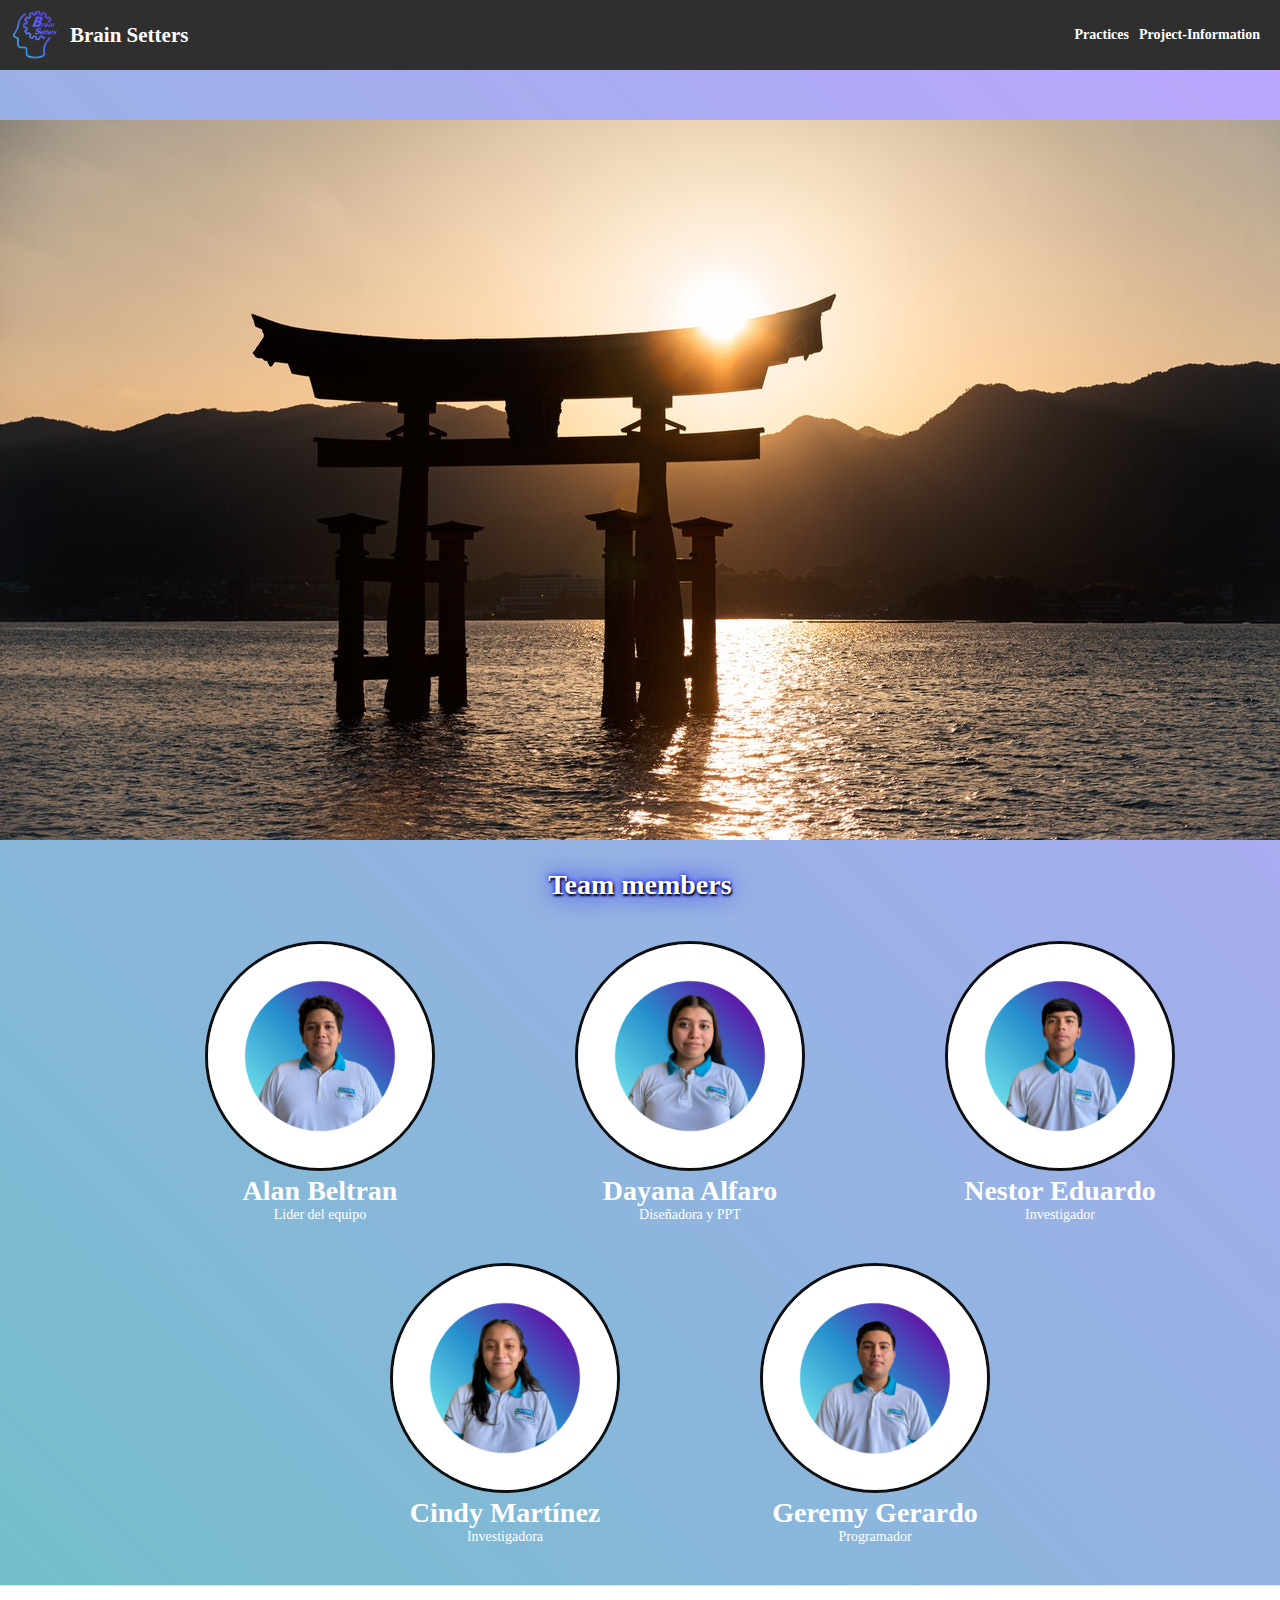
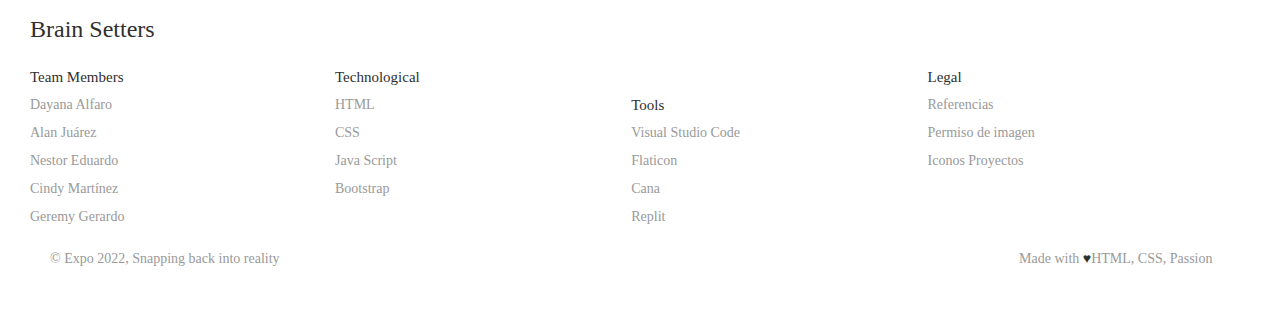
==== nosotros.html @ 09b8e7d0 "Initial commit" ====
<!DOCTYPE html>
<html lang="en">
<head>
    <meta charset="UTF-8">
    <meta http-equiv="X-UA-Compatible" content="IE=edge">
    <meta name="viewport" content="width=device-width, initial-scale=1.0">
    <title>About us</title>
    <link href="nosotros.css" rel="stylesheet" type="text/css"/>
    <link rel="icon" type="image/png" href="logos/logoazul.png">
</head> 
<body>
    <div class="contenerdor">
    <!--Menu-->
    <header>
        <a href="index.html" class="logo">
            <img src="imagenes/logoazul.png" alt="logo del proyecto">
            <h2 clas="nav-link">Brain Setters</h2>
        </a>
    
        <nav>
          <ul class="menu-horizontal">
          <li>
            <a href="#" class="nav-link">Practices</a>
            <ul class="menu-vertical">
              <li><a class="nav-link" href="secundaria.html">Physical Practices</a></li>
          <li><a class="nav-link" href="secundaria1.html">Mental Practices</a></li>
          <li><a class="nav-link" href="secundaria2.html">Social Practices</a></li>
            </ul>
          </li>
          <a href="proyecto.html" class="nav-link">Project-Information</a>
        </ul>
        </nav>
      </header>  

    <!--Carrusel-->
    <div class="slider-frame">
        <ul>
            <li><img src="imagenes/slider1.jpg" alt=""></li>
            <li><img src="imagenes/slider2.jpg" alt=""></li>
            <li><img src="imagenes/slider3.jpg" alt=""></li>
            <li><img src="imagenes/slider4.jpg" alt=""></li>
        </ul>
    </div>

    <!--Imagenes de integrantes-->
    <h1 class="integrantes">Team members</h1>
    <section id="seccion3">
        <div class="container1">
            <div class="sucursales">
                <img src="imagenes/38.png">
                <h3>Alan Beltran</h3>
                <p>Lider del equipo</p>
            </div>
            <div class="sucursales">
                <img src="imagenes/37.png">
                <h3>Dayana Alfaro</h3>
                <p>Diseñadora y PPT</p>
            </div>
            <div class="sucursales">
                <img src="imagenes/39.png">
                <h3>Nestor Eduardo</h3>
                <p>Investigador</p>
            </div>
            <div class="sucursales">
                <img src="imagenes/40.png">
                <h3>Cindy Martínez</h3>
                <p>Investigadora</p>
            </div>
            <div class="sucursales">
                <img src="imagenes/41.png">
                <h3>Geremy Gerardo</h3>
                <p>Programador</p>
            </div>
        </div>
    </div>

    <!--Pie de pagina-->
  <footer class="footer">
    <div class="footer__addr">
      <h1 class="footer__logo">Brain Setters</h1>
      
    <ul class="footer__nav">
      <li class="nav__item">
        <h2 class="nav__title">Team Members</h2>
  
        <ul class="nav__ul">
          <li>
            <a href="#">Dayana Alfaro</a>
          </li>
  
          <li>
            <a href="#">Alan Juárez</a>
          </li>
              
          <li>
            <a href="#">Nestor Eduardo</a>
          </li>
          
          <li>
            <a href="#">Cindy Martínez</a>
          </li>
  
          <li>
            <a href="#">Geremy Gerardo</a>
          </li>
        </ul>
      </li>
      
      <li class="nav__item nav__item--extra">
        <h2 class="nav__title">Technological</h2>
        
        <ul class="nav__ul nav__ul--extra">
          <li>
            <a href="#">HTML</a>
          </li>
          
          <li>
            <a href="#">CSS</a>
          </li>

          <li>
            <a href="#">Java Script</a>
          </li>

        <li>
          <a href="#"> Bootstrap</a>
        </li>
      </li>
    </li>

        <li class="nav__item nav__item--extra">
          <h2 class="nav__title">Tools</h2>
          <li>
            <a href="#">Visual Studio Code</a>
          </li>
          
          <li>
            <a href="#">Flaticon</a>
          </li>

          <li>
            <a href="#">Cana</a>
          </li>

          <li>
            <a href="#">Replit</a>
          </li>
          
          <li>
            <a href="#"></a>
          </li>
        </ul>
        </li>
      
      <li class="nav__item">
        <h2 class="nav__title">Legal</h2>
        
        <ul class="nav__ul">
          <li>
            <a href="#"> Referencias </a>
          </li>
          
          <li>
            <a href="#"> Permiso de imagen </a>
          </li>
          
          <li>
            <a href="#"> Iconos Proyectos </a>
          </li>
        </ul>
      </li>
    </ul>
    
    <div class="legal">
      <p>&copy; Expo 2022, Snapping back into reality</p>
      
      <div class="legal__links">
        <span>Made with <span class="heart">♥</span>HTML, CSS, Passion</span>
      </div>
    </div>
  </footer>
  </div>

    
    














</body>
</html>
---- nosotros.css ----
*{
        margin: 0;
        padding: 0;
        font-family: lato;
        box-sizing: border-box;
}

*, *:before, *:after {
    box-sizing: border-box;
  }

html {
    font-size: 100%;
  }

body{
    margin: 0;
	  background: linear-gradient(45deg,#6ac1c5,#bda5ff);
    margin: 0;
    display: grid;
    grid-template-rows: auto 1fr auto;
    font-size: 14px;
    align-items: start;
    min-height: 100vh;
	
}

/*Menus*/
.nav-link{
    text-decoration: none;
    color: #ffffff;
  text-align: center;
}

h2{
  font-family: "tahoma";
}
header{
    display: flex;
    min-height: 70px;
    background-color: #2f2f2f;
    justify-content: space-between;
    align-items: center;
    padding: 10px;
}

.logo{
    display: flex;
    align-items: center;
    text-decoration: none;
    color: #ffffff;
    text-align: center;

}

.logo img{
    height: 50px;
    margin-right: 10px;
}

nav a{
    font-weight: 600;
    padding-right: 10px;
    font-family: "tahoma";

}

nav a:hover{
    color: #2690cc;
}

@media (max-width:700px){
   header{
    flex-direction: column;
   } 

   nav{
    padding: 10px 0 px;
   }
}

.menu-horizontal{
    list-style: none;
    display: flex;
    justify-content: space-around;
}

.menu-horizontal >li > a{
    display: block;
    padding: 15 px 20px;
    color: rgb(255, 255, 255);
    text-decoration: none;
}

.menu-horizontal >li > a:hover{
  color: #2690cc;
}

.menu-horizontal >li:hover{
  color: #2690cc;
}

.menu-vertical{
    position: absolute;
    display: none;
    list-style: none;
    width: 10px;
    background-color: rgb(70, 63, 61);
}

.menu-horizontal li:hover .menu-vertical{
    display: block;

}

.menu-vertical li:hover{
    background-color: rgb(0, 0, 0);
}

.menu-vertical a{
    display: block;
    color: rgb(255, 255, 255);
    padding: 15px 15px 15px 20px;
    text-decoration: none;
}

/*Carrusel*/

.slider-frame {
	width: 1280px;
    height: auto;
	margin:50px auto 0;
	overflow: hidden;
}

.slider-frame ul {
	display: flex;
	padding: 0;
	width: 400%;
	
	animation: slide 20s infinite alternate ease-in-out;
}

.slider-frame li {
	width: 100%;
	list-style: none;
}

.slider-frame img {
	width: 100%;
}

@keyframes slide {
	0% {margin-left: 0;}
	20% {margin-left: 0;}
	
	25% {margin-left: -100%;}
	45% {margin-left: -100%;}
	
	50% {margin-left: -200%;}
	70% {margin-left: -200%;}
	
	75% {margin-left: -300%;}
	100% {margin-left: -300%;}
}


/*Circulos de las imagenes de los miembros del equipo con su texto*/
#seccion3 {
	color: #fff;
	text-align: center;
	padding: 20px;
}
#seccion3 .container1 {
	display: flex;
	flex-wrap: wrap;
	justify-content: center;
}
.integrantes{
  padding-top: 25px;
	text-align: center;
	text-shadow: 1px 2px 2px black, 0 0 25px blue, 0 0 5px blue;
	color:#fff
}

h3{
    color:#fff
}
#seccion3 h3 {
	font-size: 28px;
}
.sucursales {
    padding-left: 100px;
	margin: 20px;
}
.sucursales img {
	width: 230px;
	height: 230px;
	border-radius: 50%;
	border: 3px solid rgb(14, 14, 15);
}

footer .container1 {
	display:flex;
	flex-wrap: wrap;
	justify-content: center;
	padding-bottom: 25px;
}

/*Pie de pagina*/
.footer {
    display: flex;
    flex-flow: row wrap;
    padding: 30px 30px 20px 30px;
    color: #2f2f2f;
    background-color: #fff;
    border-top: 1px solid #e5e5e5;
  }
  
  .footer > * {
    flex:  1 100%;
  }
  
  .footer__addr {
    margin-right: 1.25em;
    margin-bottom: 2em;
  }
  
  .footer__logo {
    font-family: 'Pacifico', cursive;
    font-weight: 400;
    font-size: 1.5rem;
    font-family: "tahoma";
  }
  
  .footer__addr h2 {
    margin-top: 1.3em;
    font-size: 15px;
    font-weight: 400;
  }
  
  .nav__title {
    font-weight: 400;
    font-size: 15px;
    font-family: "tahoma";
  }
  
  .footer address {
    font-style: normal;
    color: #999;
  }
  
  .footer__btn {
    display: flex;
    align-items: center;
    justify-content: center;
    height: 36px;
    max-width: max-content;
    background-color: rgb(33, 33, 33, 0.07);
    border-radius: 100px;
    color: #2f2f2f;
    line-height: 0;
    margin: 0.6em 0;
    font-size: 1rem;
    padding: 0 1.3em;
  }
  
  .footer ul {
    list-style: none;
    padding-left: 0;
  }
  
  .footer li {
    line-height: 2em;
  }
  
  .footer a {
    text-decoration: none;
    font-family: "tahoma";
  }
  
  .footer__nav {
    display: flex;
    flex-flow: row wrap;
  }
  
  .footer__nav > * {
    flex: 1 50%;
    margin-right: 1.25em;
  }
  
  .nav__ul a {
    color: #999;
  }
  
  .nav__ul--extra {
    column-count: 2;
    column-gap: 1.25em;
  }
  
  .legal {
    display: flex;
    flex-wrap: wrap;
    color: #999;
    padding: 20px;
  }
    
  .legal__links {
    display: flex;
    align-items: center;
  }
  
  .heart {
    color: #2f2f2f;
  }
  
  @media screen and (min-width: 24.375em) {
    .legal .legal__links {
      margin-left: auto;
    }
  }
  
  @media screen and (min-width: 40.375em) {
    .footer__nav > * {
      flex: 1;
    }
    
    .nav__item--extra {
      flex-grow: 2;
    }
    
    .footer__addr {
      flex: 1 0px;
    }
    
    .footer__nav {
      flex: 2 0px;
    }
  }

  p{
    font-family: "tahoma";
  }
  
  span{
    font-family: "tahoma";
  }

/*Responsibe*/
  .contenerdor{
    width: 100%;
    max-width: 100%;
    margin: 0 auto;
    overflow: hidden;
  }
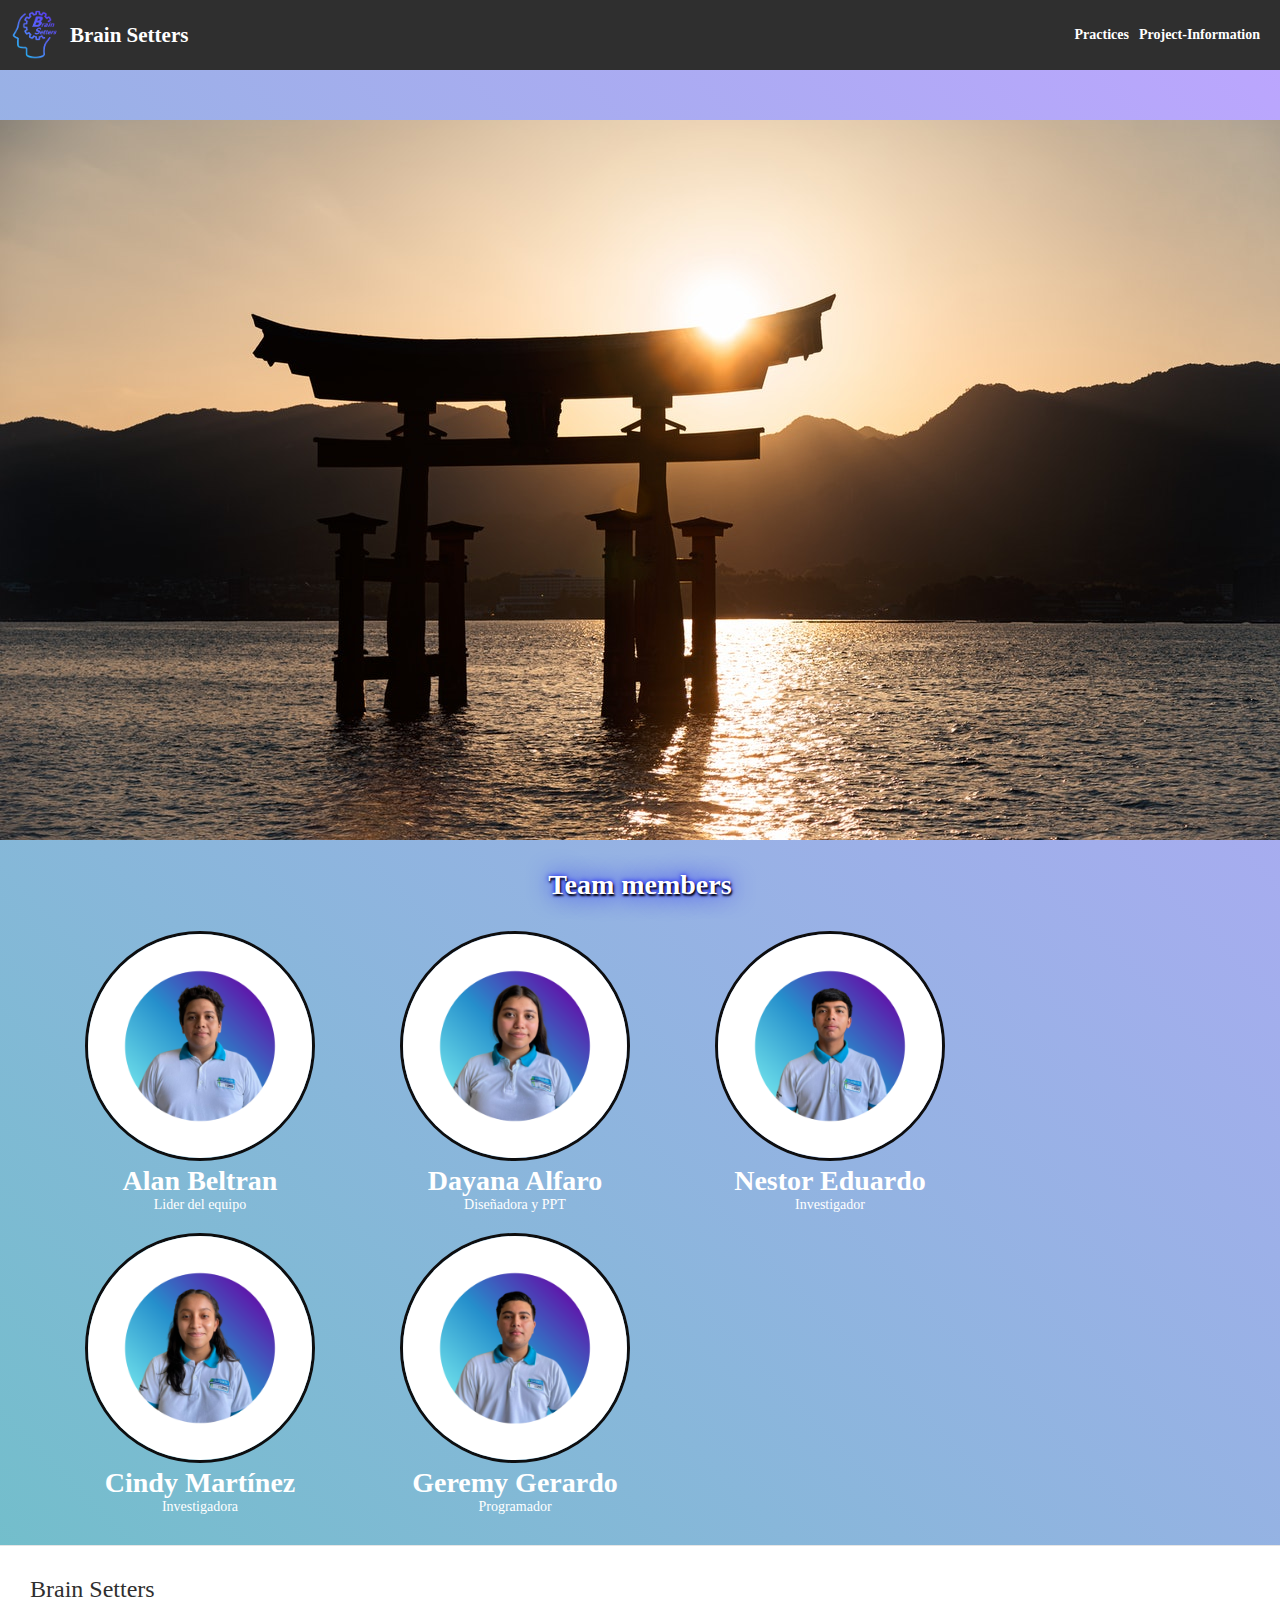
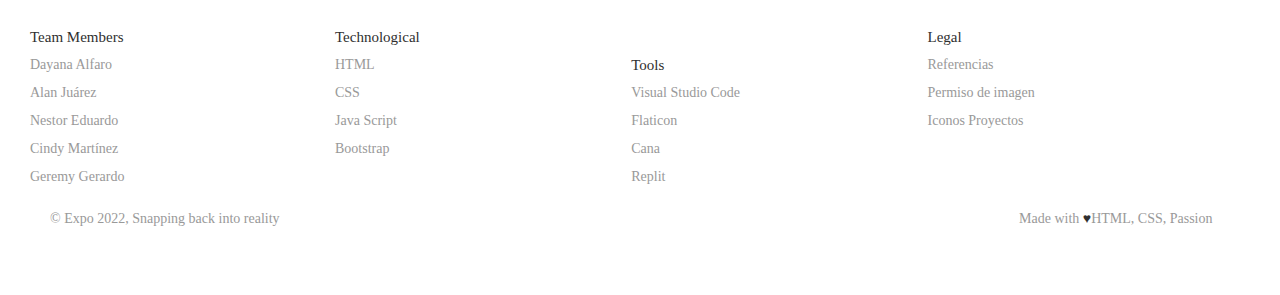
==== commit dc1532da: "actualizacion" ====
--- a/nosotros.html
+++ b/nosotros.html
@@ -30,9 +30,10 @@
           <a href="proyecto.html" class="nav-link">Project-Information</a>
         </ul>
         </nav>
-      </header>  
+      </header>   
 
     <!--Carrusel-->
+    <div class="espacio">
     <div class="slider-frame">
         <ul>
             <li><img src="imagenes/slider1.jpg" alt=""></li>
@@ -41,6 +42,7 @@
             <li><img src="imagenes/slider4.jpg" alt=""></li>
         </ul>
     </div>
+  </div>
 
     <!--Imagenes de integrantes-->
     <h1 class="integrantes">Team members</h1>
--- a/nosotros.css
+++ b/nosotros.css
@@ -125,10 +125,9 @@
 }
 
 /*Carrusel*/
-
 .slider-frame {
-	width: 1280px;
-    height: auto;
+	width: auto;
+  height: auto;
 	margin:50px auto 0;
 	overflow: hidden;
 }
@@ -137,7 +136,6 @@
 	display: flex;
 	padding: 0;
 	width: 400%;
-	
 	animation: slide 20s infinite alternate ease-in-out;
 }
 
@@ -174,7 +172,6 @@
 #seccion3 .container1 {
 	display: flex;
 	flex-wrap: wrap;
-	justify-content: center;
 }
 .integrantes{
   padding-top: 25px;
@@ -190,8 +187,8 @@
 	font-size: 28px;
 }
 .sucursales {
-    padding-left: 100px;
-	margin: 20px;
+    padding-left: 45px;
+	  margin: 10px 20px;
 }
 .sucursales img {
 	width: 230px;
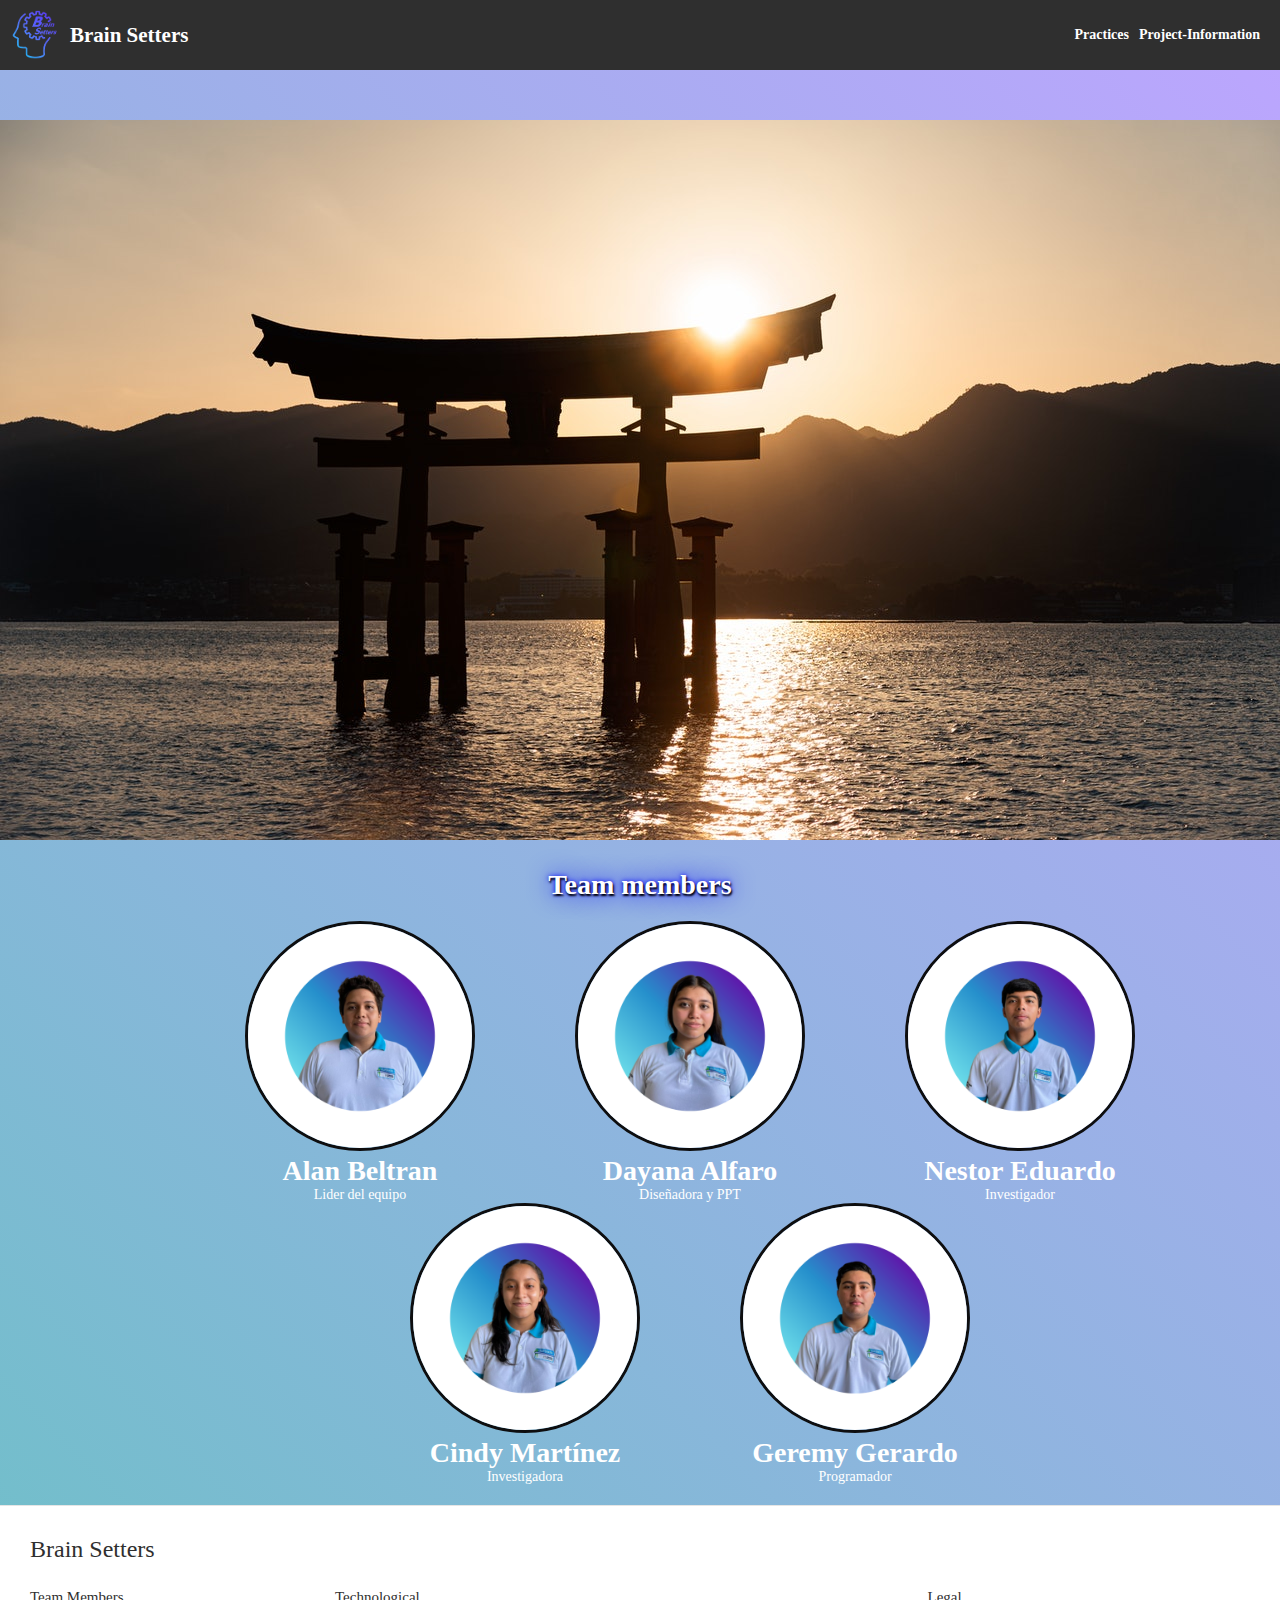
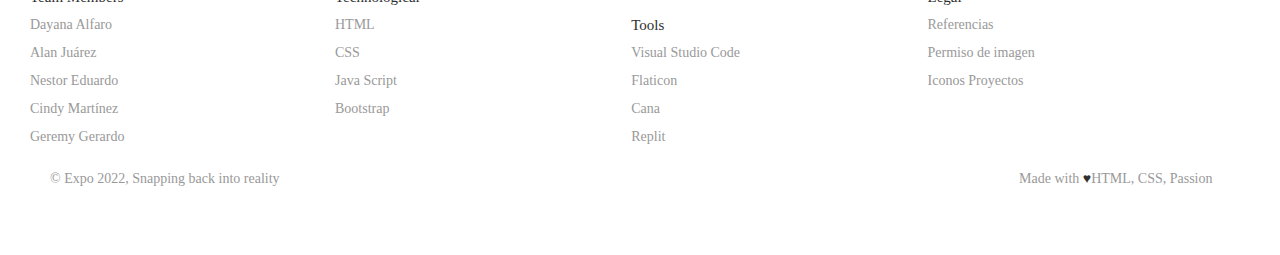
==== commit 94034d21: "cambio" ====
--- a/nosotros.html
+++ b/nosotros.html
@@ -30,10 +30,9 @@
           <a href="proyecto.html" class="nav-link">Project-Information</a>
         </ul>
         </nav>
-      </header>   
+      </header>  
 
     <!--Carrusel-->
-    <div class="espacio">
     <div class="slider-frame">
         <ul>
             <li><img src="imagenes/slider1.jpg" alt=""></li>
@@ -42,7 +41,6 @@
             <li><img src="imagenes/slider4.jpg" alt=""></li>
         </ul>
     </div>
-  </div>
 
     <!--Imagenes de integrantes-->
     <h1 class="integrantes">Team members</h1>
--- a/nosotros.css
+++ b/nosotros.css
@@ -126,7 +126,7 @@
 
 /*Carrusel*/
 .slider-frame {
-	width: auto;
+	width: 1280px;
   height: auto;
 	margin:50px auto 0;
 	overflow: hidden;
@@ -136,6 +136,7 @@
 	display: flex;
 	padding: 0;
 	width: 400%;
+	
 	animation: slide 20s infinite alternate ease-in-out;
 }
 
@@ -169,10 +170,13 @@
 	text-align: center;
 	padding: 20px;
 }
+
 #seccion3 .container1 {
 	display: flex;
 	flex-wrap: wrap;
-}
+	justify-content: center;
+}
+
 .integrantes{
   padding-top: 25px;
 	text-align: center;
@@ -187,8 +191,8 @@
 	font-size: 28px;
 }
 .sucursales {
-    padding-left: 45px;
-	  margin: 10px 20px;
+  padding-left: 100px;
+	margin: 10 px;
 }
 .sucursales img {
 	width: 230px;
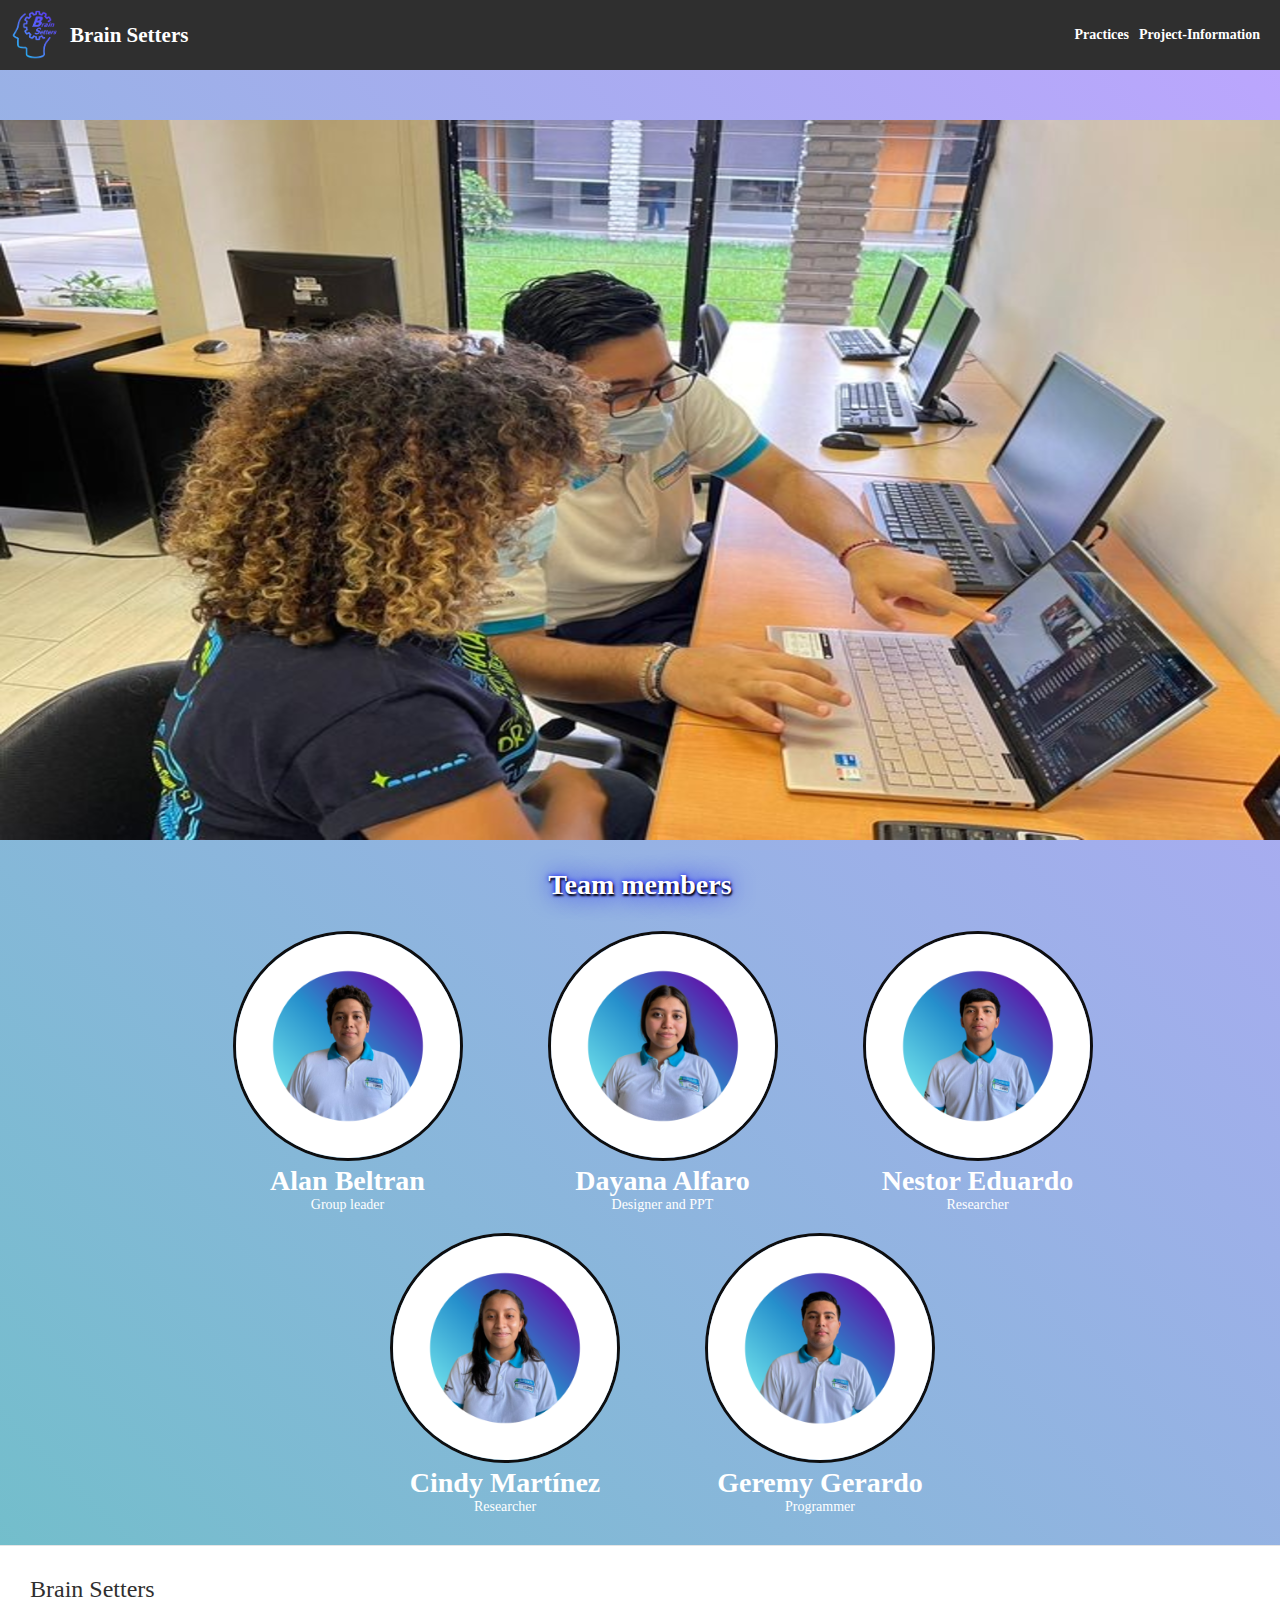
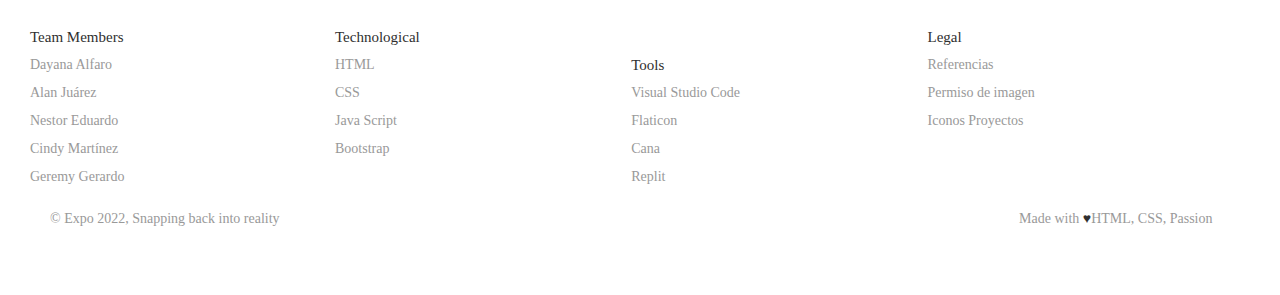
==== commit 0ef99d5c: "actualizacion" ====
--- a/nosotros.html
+++ b/nosotros.html
@@ -35,10 +35,10 @@
     <!--Carrusel-->
     <div class="slider-frame">
         <ul>
-            <li><img src="imagenes/slider1.jpg" alt=""></li>
-            <li><img src="imagenes/slider2.jpg" alt=""></li>
-            <li><img src="imagenes/slider3.jpg" alt=""></li>
-            <li><img src="imagenes/slider4.jpg" alt=""></li>
+            <li><img src="imagenes/1.png" alt=""></li>
+            <li><img src="imagenes/2.png" alt=""></li>
+            <li><img src="imagenes/3.png" alt=""></li>
+            <li><img src="imagenes/4.png" alt=""></li>
         </ul>
     </div>
 
@@ -49,27 +49,27 @@
             <div class="sucursales">
                 <img src="imagenes/38.png">
                 <h3>Alan Beltran</h3>
-                <p>Lider del equipo</p>
-            </div>
+                <p>Group leader                </p>
+            </div> 
             <div class="sucursales">
                 <img src="imagenes/37.png">
                 <h3>Dayana Alfaro</h3>
-                <p>Diseñadora y PPT</p>
+                <p>Designer and PPT</p>
             </div>
             <div class="sucursales">
                 <img src="imagenes/39.png">
                 <h3>Nestor Eduardo</h3>
-                <p>Investigador</p>
+                <p>Researcher</p>
             </div>
             <div class="sucursales">
                 <img src="imagenes/40.png">
                 <h3>Cindy Martínez</h3>
-                <p>Investigadora</p>
+                <p>Researcher</p>
             </div>
             <div class="sucursales">
                 <img src="imagenes/41.png">
                 <h3>Geremy Gerardo</h3>
-                <p>Programador</p>
+                <p>Programmer</p>
             </div>
         </div>
     </div>
--- a/nosotros.css
+++ b/nosotros.css
@@ -126,7 +126,7 @@
 
 /*Carrusel*/
 .slider-frame {
-	width: 1280px;
+	width: auto;
   height: auto;
 	margin:50px auto 0;
 	overflow: hidden;
@@ -191,8 +191,8 @@
 	font-size: 28px;
 }
 .sucursales {
-  padding-left: 100px;
-	margin: 10 px;
+  padding-left: 45px;
+	margin: 10px 20px;
 }
 .sucursales img {
 	width: 230px;
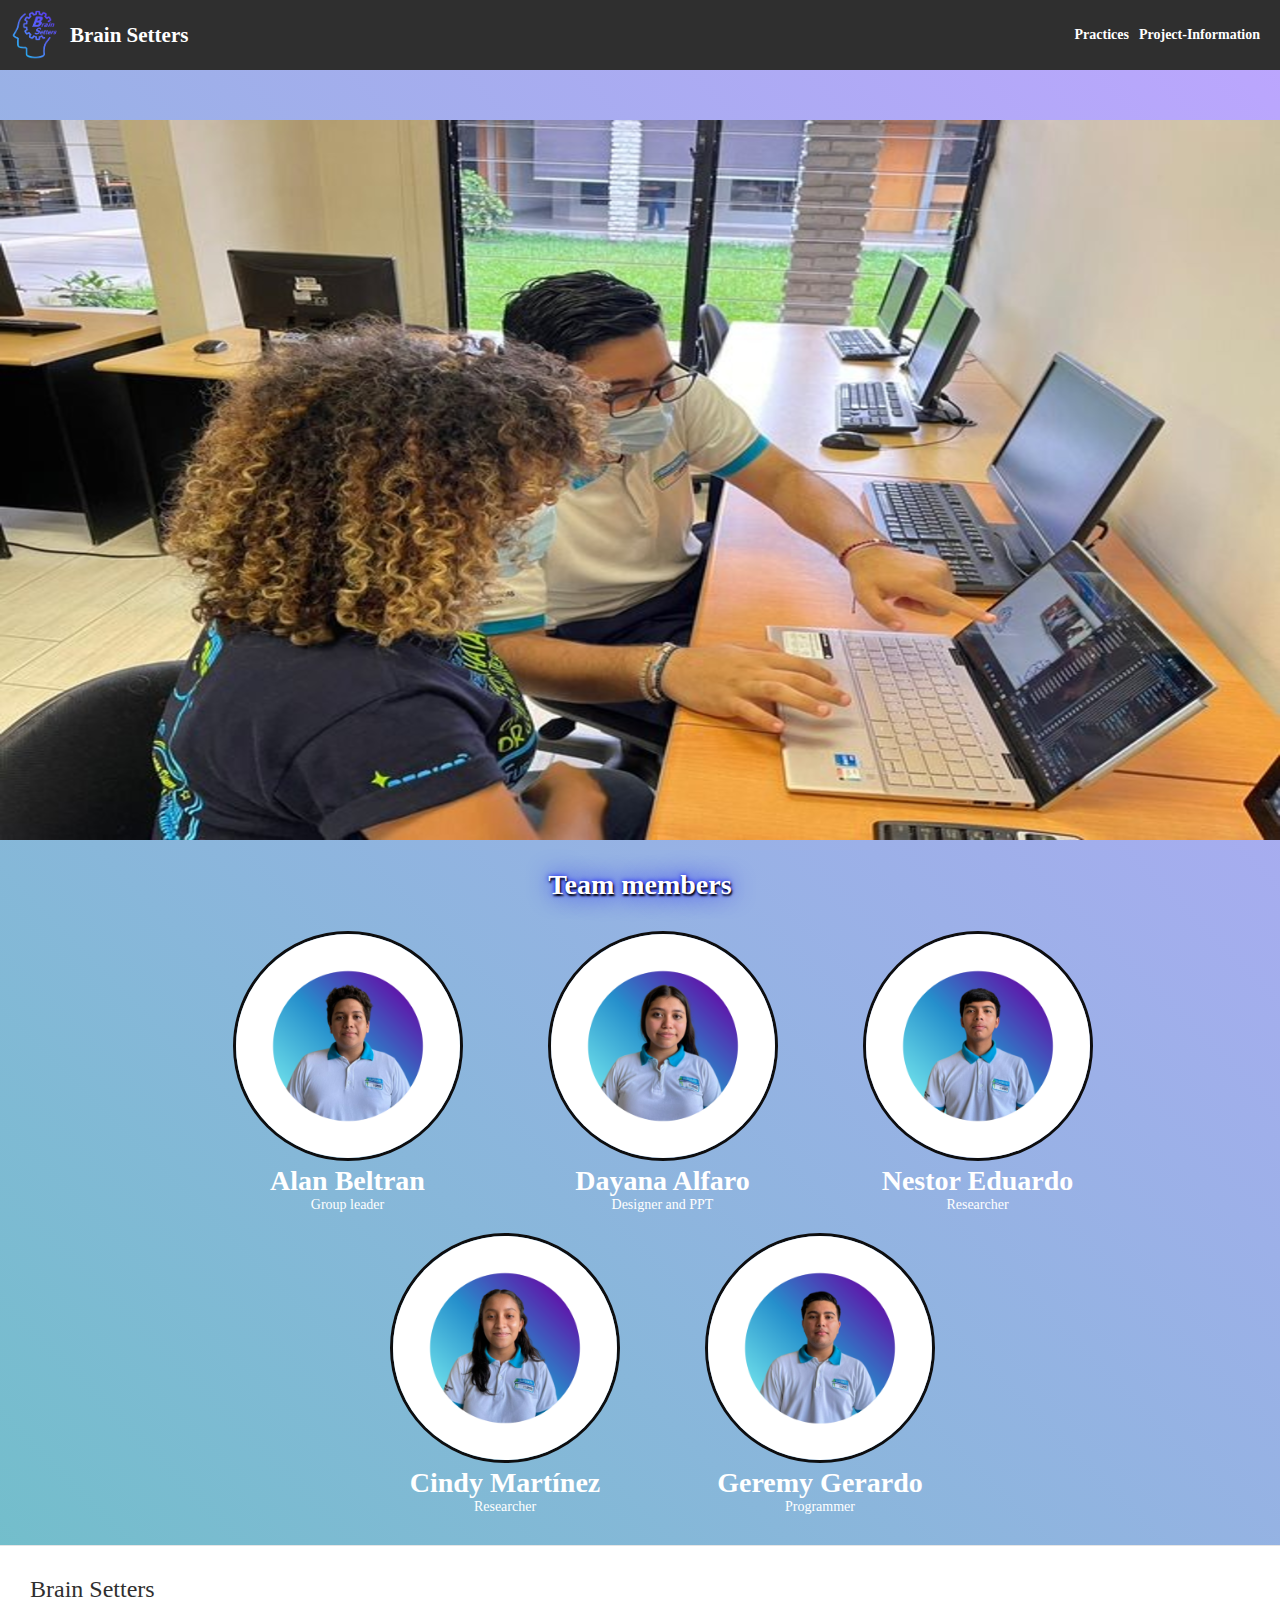
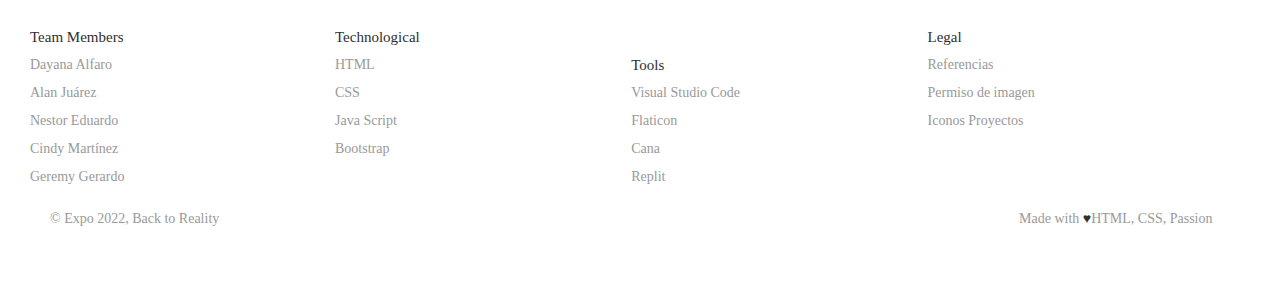
==== commit 275bd571: "nombre" ====
--- a/nosotros.html
+++ b/nosotros.html
@@ -172,7 +172,7 @@
     </ul>
     
     <div class="legal">
-      <p>&copy; Expo 2022, Snapping back into reality</p>
+      <p>&copy; Expo 2022, Back to Reality</p>
       
       <div class="legal__links">
         <span>Made with <span class="heart">♥</span>HTML, CSS, Passion</span>
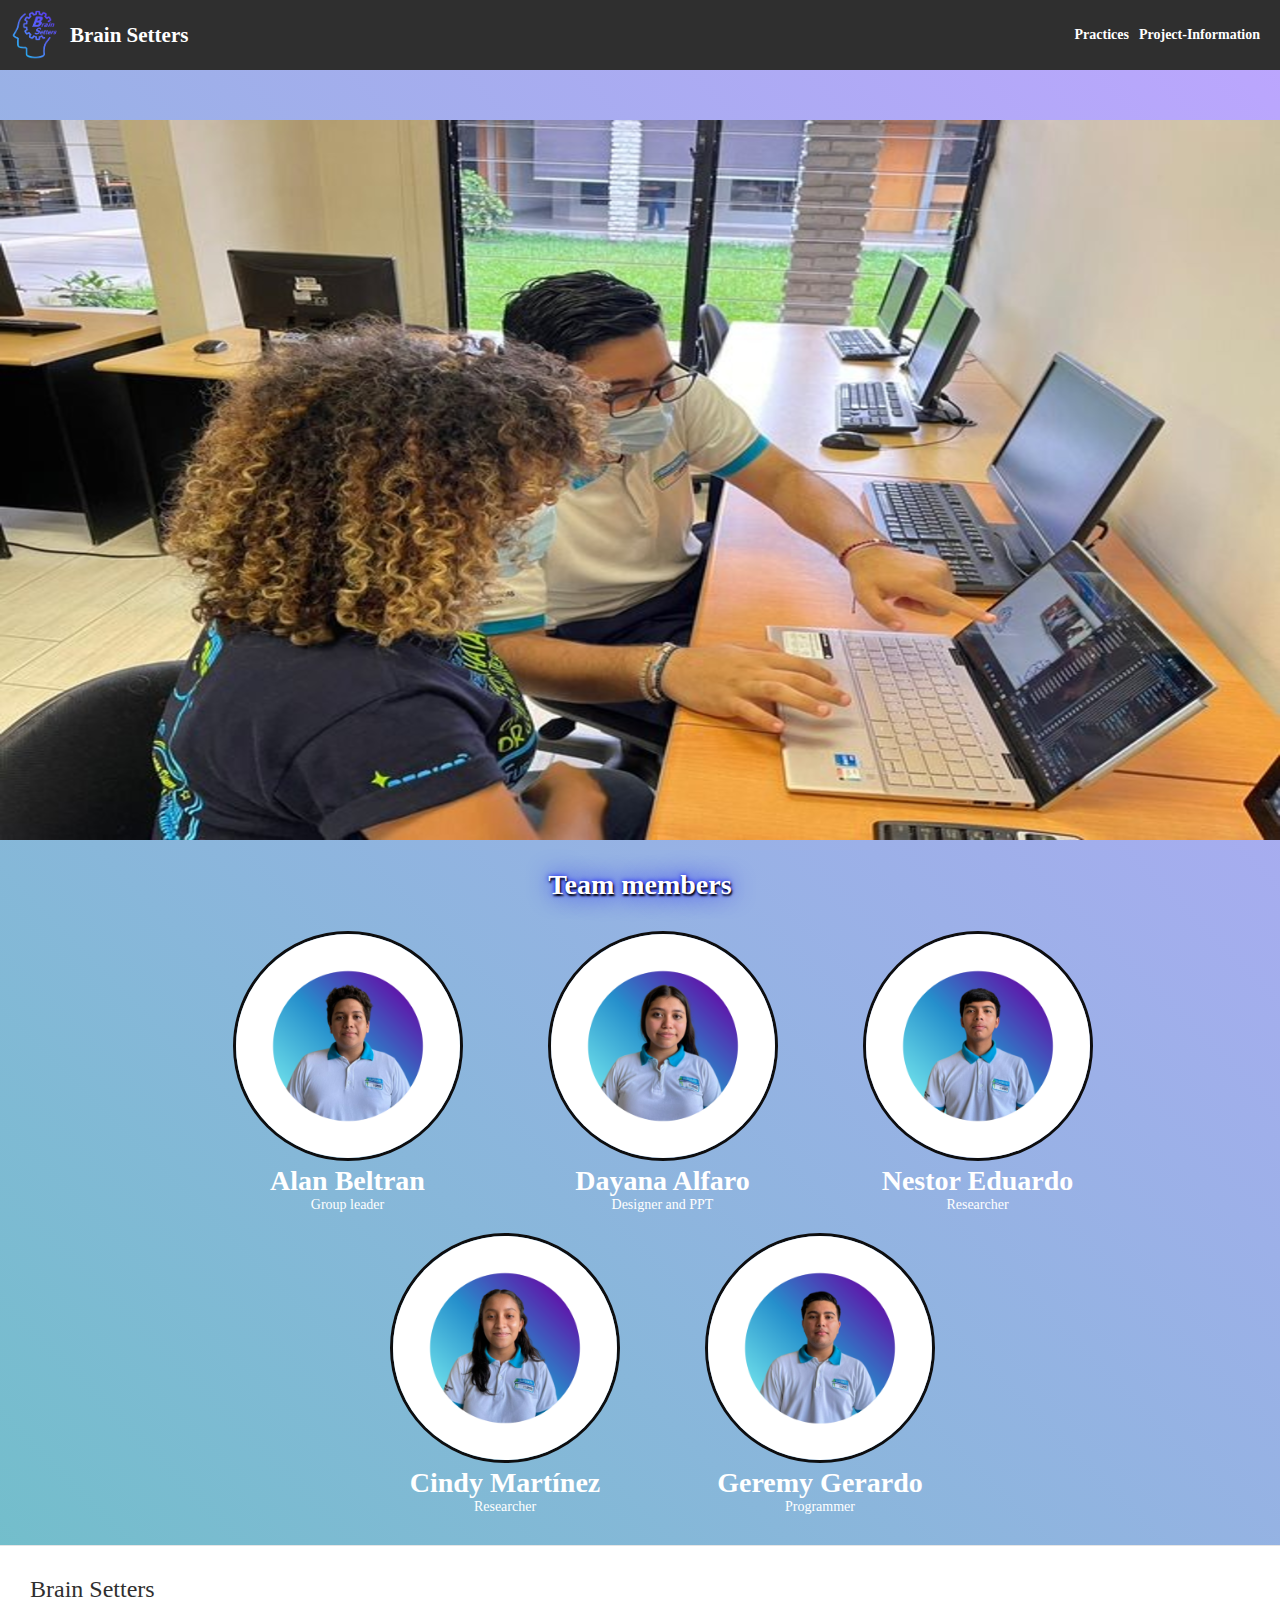
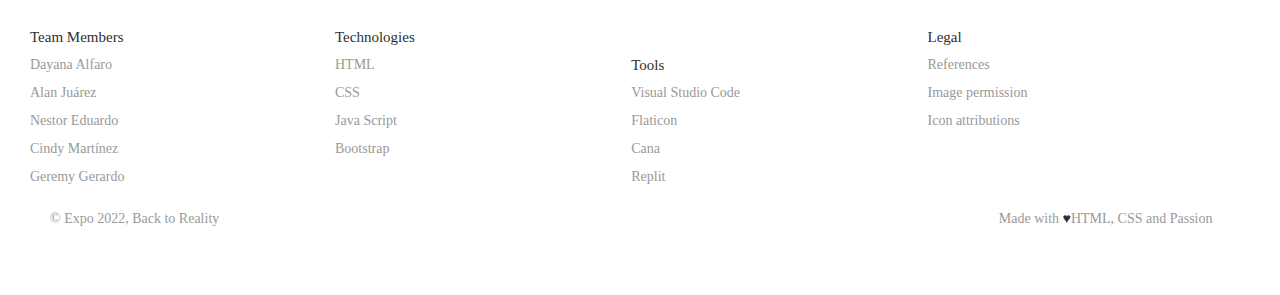
==== commit febdc148: "final" ====
--- a/nosotros.html
+++ b/nosotros.html
@@ -74,7 +74,7 @@
         </div>
     </div>
 
-    <!--Pie de pagina-->
+     <!--Pie de pagina-->
   <footer class="footer">
     <div class="footer__addr">
       <h1 class="footer__logo">Brain Setters</h1>
@@ -107,7 +107,7 @@
       </li>
       
       <li class="nav__item nav__item--extra">
-        <h2 class="nav__title">Technological</h2>
+        <h2 class="nav__title">Technologies</h2>
         
         <ul class="nav__ul nav__ul--extra">
           <li>
@@ -157,16 +157,13 @@
         
         <ul class="nav__ul">
           <li>
-            <a href="#"> Referencias </a>
-          </li>
+            <a href="https://psicologiaymente.com/personalidad/personas-asertivas-caracteristicas" target="_blank>References">References</a>          </li>
           
           <li>
-            <a href="#"> Permiso de imagen </a>
-          </li>
+            <a href="https://superate2014-my.sharepoint.com/:b:/g/personal/alan_beltran2023_poma_superate_org_sv/EbrmGfmruBdGr7ZCVRwVzSIBLipA8jNyHqb4hihROoa7ew?e=fA3fHT" target="_blank>References">Image permission</a>          </li>
           
           <li>
-            <a href="#"> Iconos Proyectos </a>
-          </li>
+            <a href="https://superate2014-my.sharepoint.com/:b:/g/personal/alan_beltran2023_poma_superate_org_sv/EUr8fwWhAvJCnbYuTqdlYGgBhfbF6vp1MrM5gk0S3SqW7A?e=tVjzpa" target="_blank>References">Icon attributions</a>          </li>
         </ul>
       </li>
     </ul>
@@ -175,7 +172,7 @@
       <p>&copy; Expo 2022, Back to Reality</p>
       
       <div class="legal__links">
-        <span>Made with <span class="heart">♥</span>HTML, CSS, Passion</span>
+        <span>Made with <span class="heart">♥</span>HTML, CSS and Passion</span>
       </div>
     </div>
   </footer>
